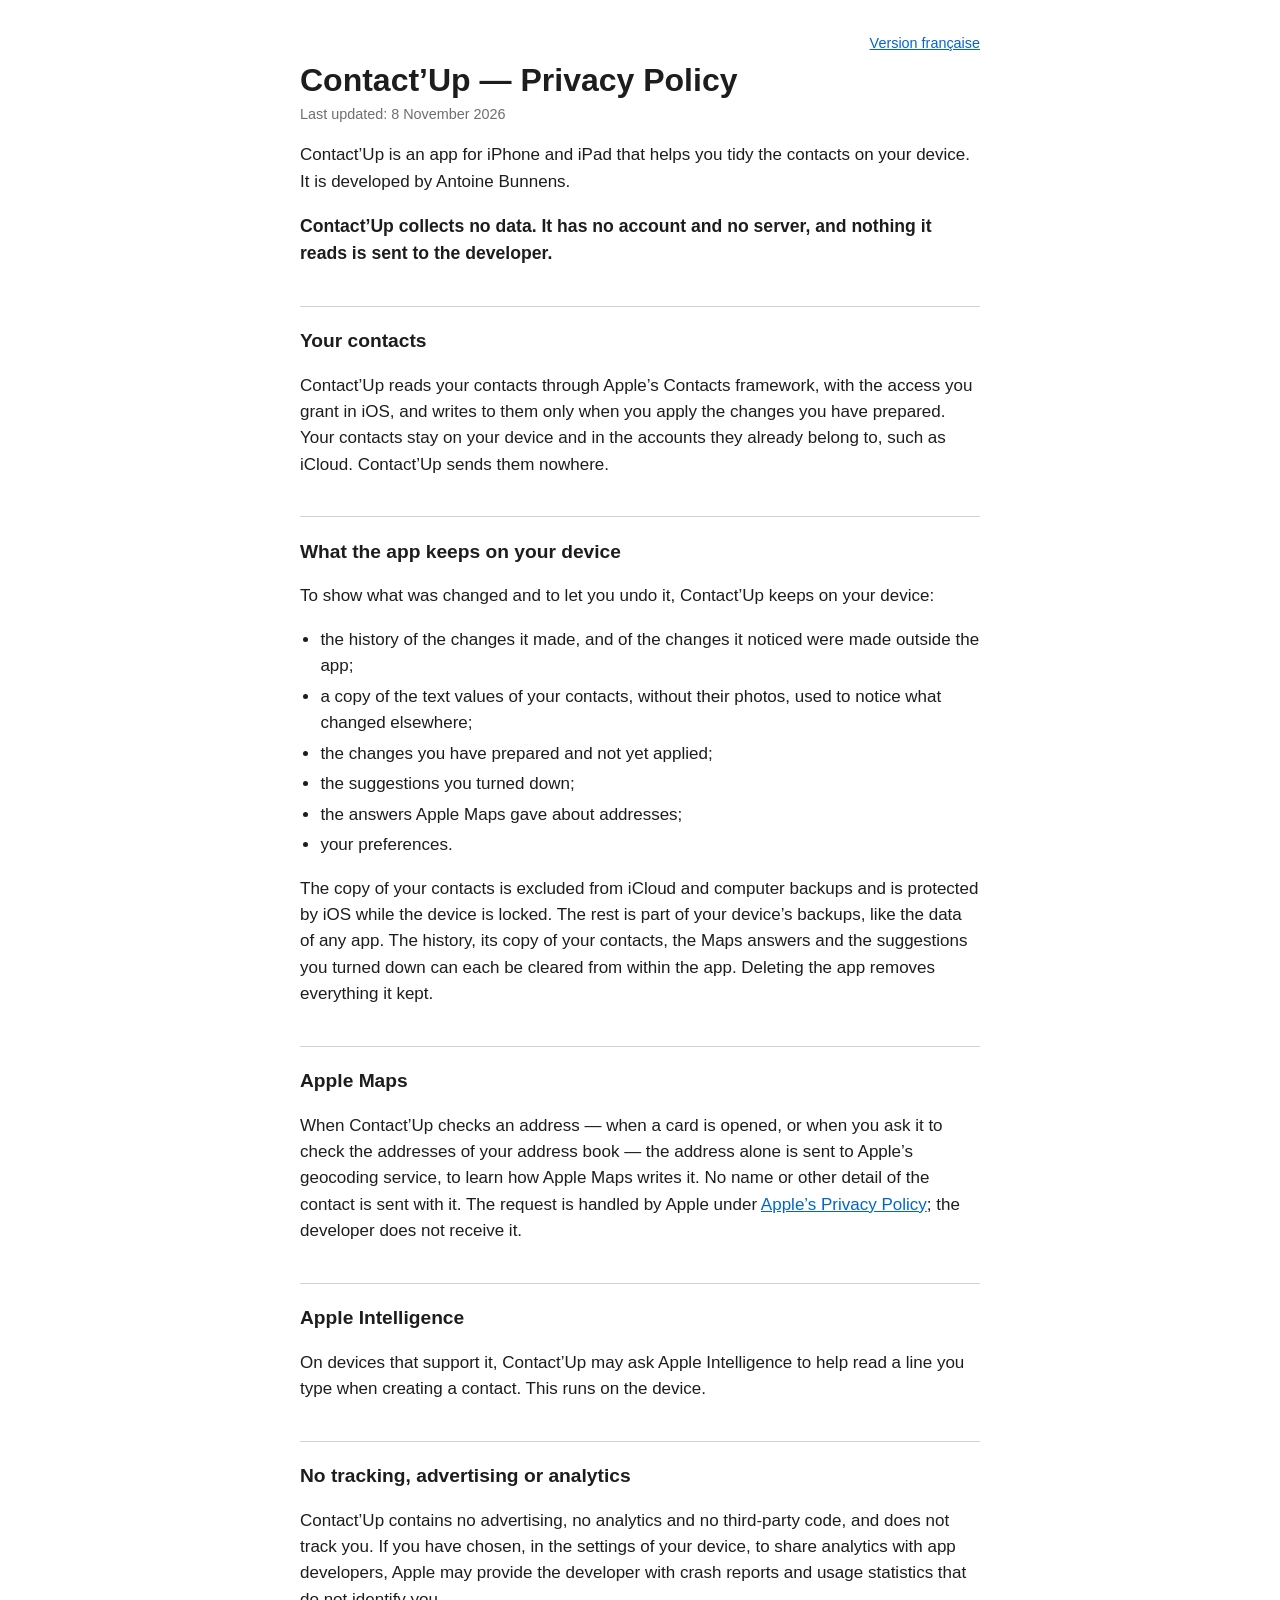
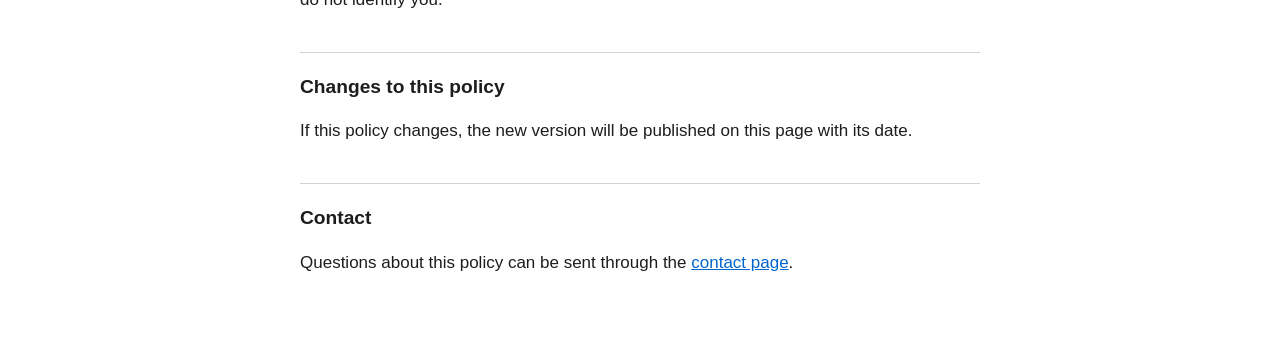
==== contactup/privacy/index.html @ d3a75ccd "Publish Contact'Up's privacy policy, in English and French The App Store listing pointed to the Inst" ====
<!doctype html>
<html lang="en-GB">
<head>
<meta charset="utf-8">
<meta name="viewport" content="width=device-width, initial-scale=1">
<title>Contact’Up — Privacy Policy</title>
<link rel="alternate" hreflang="fr" href="https://toinewh.github.io/contactup/privacy/fr/">
<link rel="stylesheet" href="../../style.css">
</head>
<body>
<main>
<p class="lang"><a href="fr/" hreflang="fr" lang="fr">Version française</a></p>

<h1>Contact’Up — Privacy Policy</h1>
<p class="date">Last updated: 8 November 2026</p>

<p>Contact’Up is an app for iPhone and iPad that helps you tidy the contacts on your device. It is developed by Antoine Bunnens.</p>

<p class="summary">Contact’Up collects no data. It has no account and no server, and nothing it reads is sent to the developer.</p>

<h2>Your contacts</h2>
<p>Contact’Up reads your contacts through Apple’s Contacts framework, with the access you grant in iOS, and writes to them only when you apply the changes you have prepared. Your contacts stay on your device and in the accounts they already belong to, such as iCloud. Contact’Up sends them nowhere.</p>

<h2>What the app keeps on your device</h2>
<p>To show what was changed and to let you undo it, Contact’Up keeps on your device:</p>
<ul>
<li>the history of the changes it made, and of the changes it noticed were made outside the app;</li>
<li>a copy of the text values of your contacts, without their photos, used to notice what changed elsewhere;</li>
<li>the changes you have prepared and not yet applied;</li>
<li>the suggestions you turned down;</li>
<li>the answers Apple Maps gave about addresses;</li>
<li>your preferences.</li>
</ul>
<p>The copy of your contacts is excluded from iCloud and computer backups and is protected by iOS while the device is locked. The rest is part of your device’s backups, like the data of any app. The history, its copy of your contacts, the Maps answers and the suggestions you turned down can each be cleared from within the app. Deleting the app removes everything it kept.</p>

<h2>Apple Maps</h2>
<p>When Contact’Up checks an address — when a card is opened, or when you ask it to check the addresses of your address book — the address alone is sent to Apple’s geocoding service, to learn how Apple Maps writes it. No name or other detail of the contact is sent with it. The request is handled by Apple under <a href="https://www.apple.com/legal/privacy/">Apple’s Privacy Policy</a>; the developer does not receive it.</p>

<h2>Apple Intelligence</h2>
<p>On devices that support it, Contact’Up may ask Apple Intelligence to help read a line you type when creating a contact. This runs on the device.</p>

<h2>No tracking, advertising or analytics</h2>
<p>Contact’Up contains no advertising, no analytics and no third-party code, and does not track you. If you have chosen, in the settings of your device, to share analytics with app developers, Apple may provide the developer with crash reports and usage statistics that do not identify you.</p>

<h2>Changes to this policy</h2>
<p>If this policy changes, the new version will be published on this page with its date.</p>

<h2>Contact</h2>
<p>Questions about this policy can be sent through the <a href="https://icksp.org.uk/institute/contact/">contact page</a>.</p>
</main>
</body>
</html>
---- style.css ----
:root {
  color-scheme: light dark;
  --text: #1d1d1f;
  --secondary: #6e6e73;
  --background: #ffffff;
  --accent: #0066cc;
  --rule: #d2d2d7;
}

@media (prefers-color-scheme: dark) {
  :root {
    --text: #f5f5f7;
    --secondary: #a1a1a6;
    --background: #000000;
    --accent: #2997ff;
    --rule: #424245;
  }
}

body {
  margin: 0;
  background: var(--background);
  color: var(--text);
  font: 17px/1.55 -apple-system, BlinkMacSystemFont, "SF Pro Text", "Helvetica Neue", sans-serif;
  -webkit-text-size-adjust: 100%;
}

main {
  max-width: 680px;
  margin: 0 auto;
  padding: 32px 16px 64px;
}

h1 {
  font-size: 2rem;
  line-height: 1.15;
  margin: 8px 0 4px;
}

h2 {
  font-size: 1.2rem;
  margin: 2em 0 0.4em;
  padding-top: 1em;
  border-top: 1px solid var(--rule);
}

.date, .lang {
  color: var(--secondary);
  font-size: 0.9rem;
  margin: 0;
}

.lang { text-align: right; }

.summary {
  font-size: 1.1rem;
  font-weight: 600;
}

a { color: var(--accent); }

ul { padding-left: 1.2em; }
li { margin: 0.25em 0; }
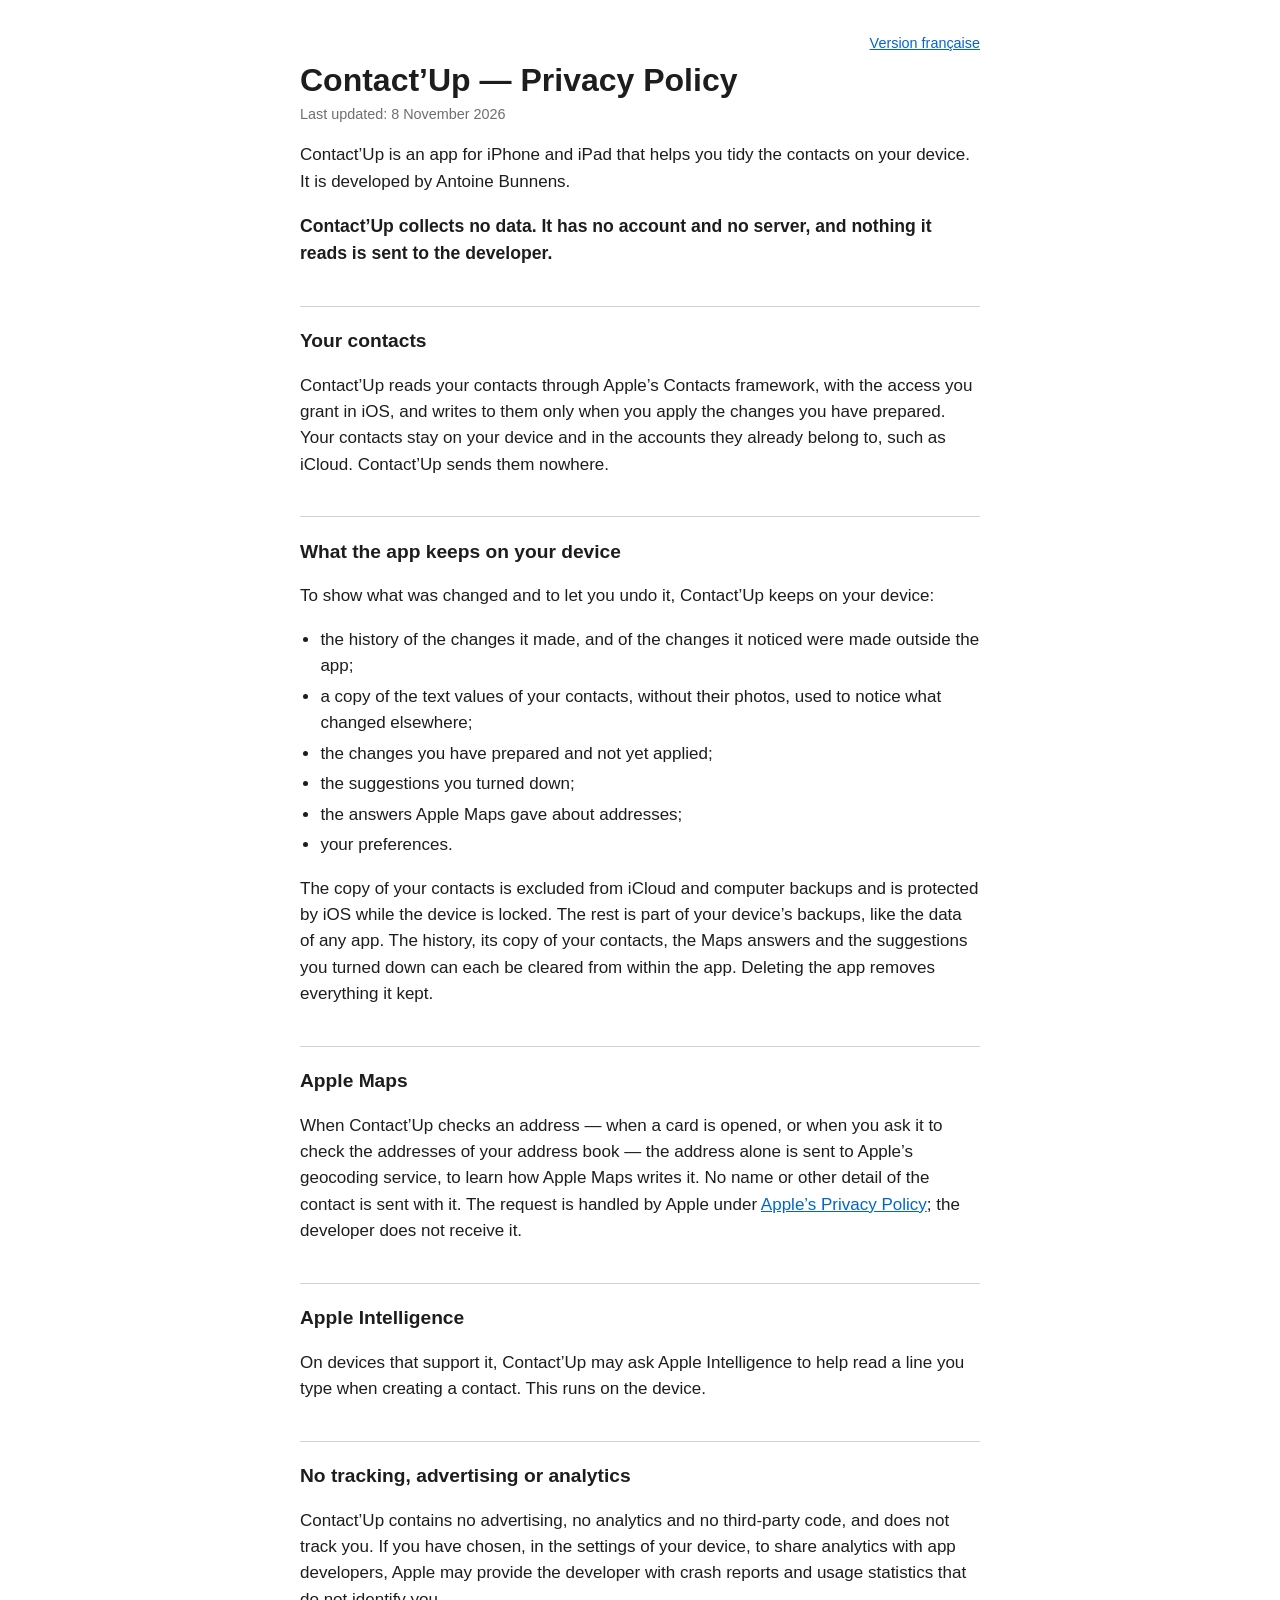
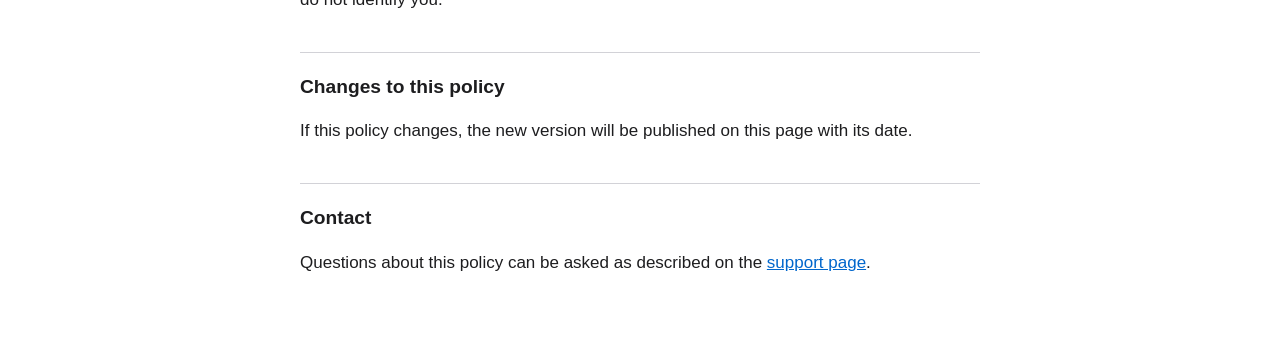
==== commit 1e0eef3c: "Give Contact'Up a support page, and point its contact there Questions go to GitHub issues on this re" ====
--- a/contactup/privacy/index.html
+++ b/contactup/privacy/index.html
@@ -46,7 +46,7 @@
 <p>If this policy changes, the new version will be published on this page with its date.</p>
 
 <h2>Contact</h2>
-<p>Questions about this policy can be sent through the <a href="https://icksp.org.uk/institute/contact/">contact page</a>.</p>
+<p>Questions about this policy can be asked as described on the <a href="../support/">support page</a>.</p>
 </main>
 </body>
 </html>
